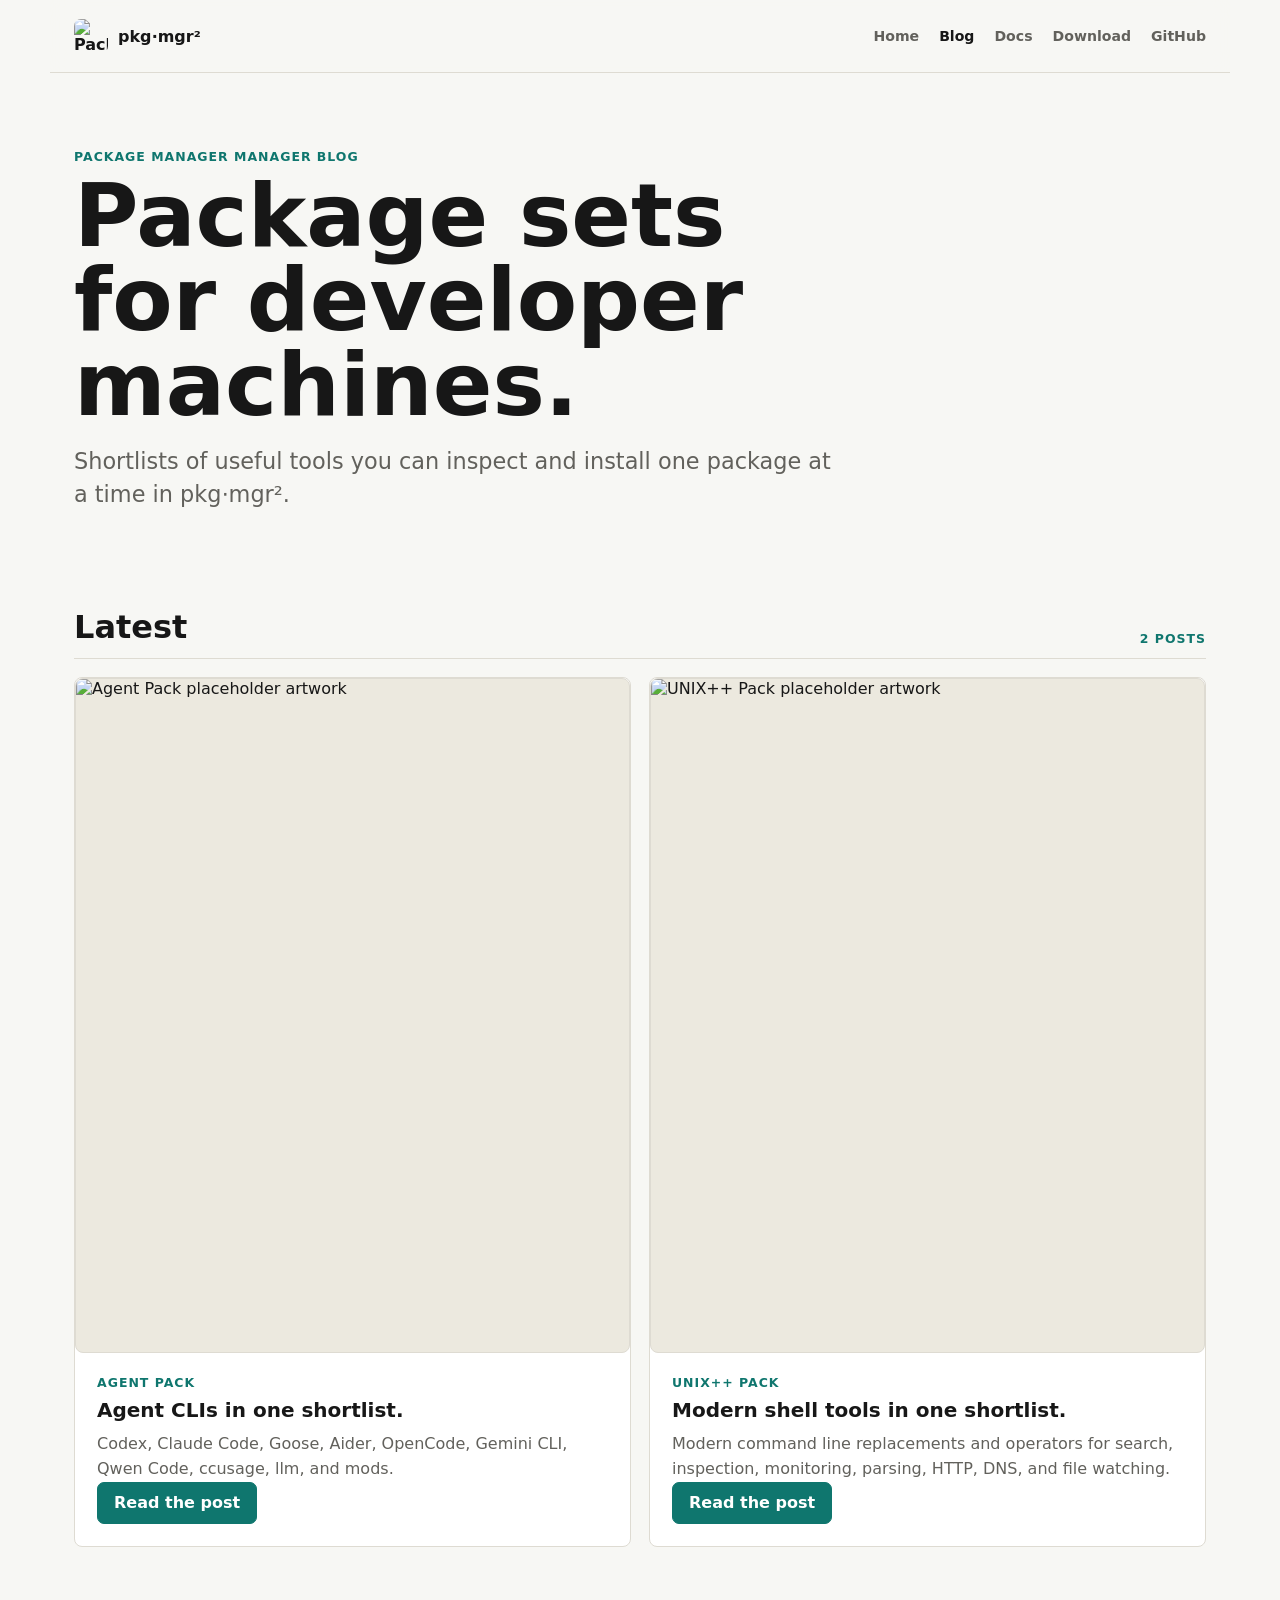
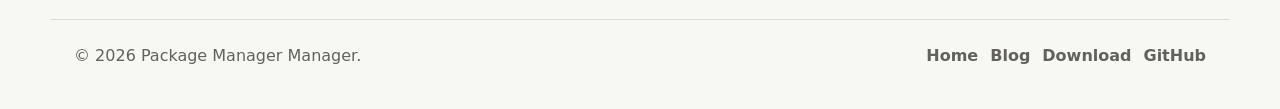
==== www/blog/index.html @ d4ae430a "Add blog and Pages deployment" ====
<!DOCTYPE html>
<html lang="en">
<head>
  <meta charset="UTF-8">
  <meta name="viewport" content="width=device-width, initial-scale=1.0">
  <title>Package Manager Manager Blog</title>
  <meta name="description" content="Package Manager Manager notes on useful package sets for developer machines.">
  <meta property="og:type" content="website">
  <meta property="og:site_name" content="Package Manager Manager">
  <meta property="og:title" content="Package Manager Manager Blog">
  <meta property="og:description" content="Useful package sets for developer machines.">
  <meta property="og:url" content="https://mxcl.github.io/pmm/blog/">
  <meta property="og:image" content="https://mxcl.github.io/pmm/boxes.png">
  <meta name="twitter:card" content="summary_large_image">
  <meta name="twitter:image" content="https://mxcl.github.io/pmm/boxes.png">
  <link rel="canonical" href="https://mxcl.github.io/pmm/blog/">
  <link rel="icon" href="../boxes.png">
  <link rel="apple-touch-icon" href="../boxes.png">
  <link rel="stylesheet" href="../styles.css">
</head>
<body>
  <div class="scroll-meter" aria-hidden="true"><span></span></div>
  <div class="site-shell" id="top">
    <header class="masthead">
      <a class="brand" href="../" aria-label="Package Manager Manager home">
        <img class="brand-mark" src="../boxes.png" alt="Package Manager Manager" width="54" height="54">
        <span class="brand-type">pkg⋅mgr²</span>
      </a>

      <button class="nav-toggle" type="button" aria-expanded="false" aria-label="Toggle navigation">
        <span></span>
        <span></span>
      </button>

      <nav class="nav" aria-label="Main navigation">
        <a href="../">Home</a>
        <a href="./" aria-current="page">Blog</a>
        <a href="https://github.com/mxcl/pmm#readme">Docs</a>
        <a href="https://github.com/mxcl/pmm/releases/latest">Download</a>
        <a href="https://github.com/mxcl/pmm">GitHub</a>
      </nav>
    </header>

    <main>
      <section class="blog-hero" aria-labelledby="blog-title">
        <div class="blog-hero-copy">
          <p class="eyebrow">Package Manager Manager Blog</p>
          <h1 id="blog-title">Package sets for developer machines.</h1>
          <p class="lede">Shortlists of useful tools you can inspect and install one package at a time in pkg⋅mgr².</p>
        </div>
      </section>

      <section class="blog-index" aria-labelledby="latest-posts">
        <div class="section-label">
          <h2 id="latest-posts">Latest</h2>
          <span>2 posts</span>
        </div>
        <div class="post-list">
          <article class="post-card">
            <a href="./agent-pack/" aria-label="Read Agent Pack.">
              <img src="../boxes.png" alt="Agent Pack placeholder artwork" width="1200" height="675" loading="lazy" decoding="async">
            </a>
            <div class="post-card-copy">
              <p class="story-kicker">Agent Pack</p>
              <h2><a href="./agent-pack/">Agent CLIs in one shortlist.</a></h2>
              <p>Codex, Claude Code, Goose, Aider, OpenCode, Gemini CLI, Qwen Code, ccusage, llm, and mods.</p>
              <a class="button primary" href="./agent-pack/">Read the post</a>
            </div>
          </article>

          <article class="post-card">
            <a href="./unix-plus-plus/" aria-label="Read UNIX++ Pack.">
              <img src="../boxes.png" alt="UNIX++ Pack placeholder artwork" width="1200" height="675" loading="lazy" decoding="async">
            </a>
            <div class="post-card-copy">
              <p class="story-kicker">UNIX++ Pack</p>
              <h2><a href="./unix-plus-plus/">Modern shell tools in one shortlist.</a></h2>
              <p>Modern command line replacements and operators for search, inspection, monitoring, parsing, HTTP, DNS, and file watching.</p>
              <a class="button primary" href="./unix-plus-plus/">Read the post</a>
            </div>
          </article>
        </div>
      </section>
    </main>

    <footer class="site-footer">
      <p>&copy; 2026 Package Manager Manager.</p>
      <div class="footer-links">
        <a href="../">Home</a>
        <a href="./">Blog</a>
        <a href="https://github.com/mxcl/pmm/releases/latest">Download</a>
        <a href="https://github.com/mxcl/pmm">GitHub</a>
      </div>
    </footer>
  </div>

  <script src="../app.js"></script>
</body>
</html>
---- www/styles.css ----
:root {
  color-scheme: light;
  --bg: #f7f7f4;
  --ink: #171717;
  --muted: #62615c;
  --line: #dedbd2;
  --panel: #ffffff;
  --accent: #0f766e;
  --accent-ink: #ffffff;
  --max: 1180px;
  font-family: Inter, ui-sans-serif, system-ui, -apple-system, BlinkMacSystemFont, "Segoe UI", sans-serif;
}

* {
  box-sizing: border-box;
}

html {
  background: var(--bg);
  color: var(--ink);
  scroll-behavior: smooth;
}

body {
  margin: 0;
  min-height: 100vh;
  background: var(--bg);
}

a {
  color: inherit;
  text-decoration: none;
}

a:focus-visible,
button:focus-visible {
  outline: 2px solid var(--accent);
  outline-offset: 3px;
}

img {
  display: block;
  max-width: 100%;
}

h1,
h2,
h3,
p,
figure {
  margin: 0;
}

.scroll-meter {
  position: fixed;
  inset: 0 0 auto;
  z-index: 10;
  height: 3px;
}

.scroll-meter span {
  display: block;
  height: 100%;
  background: var(--accent);
  transform: scaleX(0);
  transform-origin: left;
}

.site-shell {
  width: min(100%, var(--max));
  margin: 0 auto;
}

.masthead {
  position: sticky;
  top: 0;
  z-index: 5;
  display: flex;
  align-items: center;
  justify-content: space-between;
  gap: 24px;
  padding: 18px 24px;
  border-bottom: 1px solid var(--line);
  background: color-mix(in srgb, var(--bg) 92%, transparent);
  backdrop-filter: blur(14px);
}

.brand,
.nav {
  display: flex;
  align-items: center;
}

.brand {
  gap: 10px;
  font-weight: 800;
}

.brand-mark {
  width: 34px;
  height: 34px;
  border-radius: 7px;
}

.brand-type {
  white-space: nowrap;
}

.nav {
  gap: 20px;
  color: var(--muted);
  font-size: 0.88rem;
  font-weight: 650;
}

.nav a {
  min-height: 36px;
  display: inline-flex;
  align-items: center;
}

.nav a:hover,
.nav a[aria-current="page"] {
  color: var(--ink);
}

.nav-toggle {
  position: relative;
  display: none;
}

main {
  padding: 40px 24px 72px;
}

.blog-hero,
.article-hero {
  display: grid;
  grid-template-columns: minmax(0, 1fr) minmax(280px, 480px);
  gap: 40px;
  align-items: center;
  padding: 36px 0 54px;
}

.blog-hero {
  display: block;
  max-width: 780px;
}

.eyebrow,
.story-kicker,
.section-label span {
  color: var(--accent);
  font-size: 0.78rem;
  font-weight: 800;
  letter-spacing: 0.08em;
  text-transform: uppercase;
}

h1 {
  margin-top: 10px;
  font-size: clamp(2.5rem, 7vw, 5.5rem);
  line-height: 0.96;
  letter-spacing: 0;
}

.lede {
  max-width: 760px;
  margin-top: 18px;
  color: var(--muted);
  font-size: clamp(1.1rem, 2vw, 1.4rem);
  line-height: 1.45;
}

.hero-actions,
.package-actions,
.footer-links {
  display: flex;
  flex-wrap: wrap;
  gap: 12px;
}

.hero-actions {
  margin-top: 26px;
}

.button {
  display: inline-flex;
  align-items: center;
  justify-content: center;
  min-height: 42px;
  padding: 0 16px;
  border: 1px solid var(--line);
  border-radius: 7px;
  font-weight: 750;
}

.button.primary {
  border-color: var(--accent);
  background: var(--accent);
  color: var(--accent-ink);
}

.button.text {
  border-color: transparent;
}

.article-hero-image img,
.post-card img,
.package-card img {
  width: 100%;
  aspect-ratio: 16 / 9;
  object-fit: cover;
  border: 1px solid var(--line);
  border-radius: 8px;
  background: #ece9df;
}

.article-body,
.toolkit-summary,
.pack-install-band,
.package-directory,
.blog-index {
  margin-top: 44px;
}

.article-body {
  max-width: 820px;
  color: var(--muted);
  font-size: 1.08rem;
  line-height: 1.7;
}

.article-body p + p {
  margin-top: 18px;
}

.section-label {
  display: flex;
  align-items: end;
  justify-content: space-between;
  gap: 16px;
  margin-bottom: 18px;
  border-bottom: 1px solid var(--line);
  padding-bottom: 12px;
}

.section-label h2 {
  font-size: clamp(1.45rem, 3vw, 2rem);
}

.compare-grid,
.package-grid,
.post-list {
  display: grid;
  gap: 18px;
}

.compare-grid {
  grid-template-columns: repeat(3, minmax(0, 1fr));
}

.compare-grid article,
.pack-install-band,
.package-card,
.post-card {
  border: 1px solid var(--line);
  border-radius: 8px;
  background: var(--panel);
}

.compare-grid article,
.pack-install-band,
.package-card-body,
.post-card-copy {
  padding: 22px;
}

.compare-grid h3,
.package-card h3,
.post-card h2 {
  margin-top: 8px;
  font-size: 1.25rem;
  line-height: 1.2;
}

.compare-grid p,
.package-card p:not(.story-kicker),
.post-card p:not(.story-kicker),
.pack-install-band p {
  margin-top: 10px;
  color: var(--muted);
  line-height: 1.55;
}

.pack-install-band {
  display: flex;
  align-items: center;
  justify-content: space-between;
  gap: 24px;
}

.package-grid {
  grid-template-columns: repeat(3, minmax(0, 1fr));
}

.package-actions {
  margin-top: 18px;
}

.package-actions a {
  color: var(--accent);
  font-weight: 750;
}

.post-list {
  grid-template-columns: repeat(2, minmax(0, 1fr));
}

.site-footer {
  display: flex;
  align-items: center;
  justify-content: space-between;
  gap: 20px;
  padding: 26px 24px 44px;
  border-top: 1px solid var(--line);
  color: var(--muted);
}

.footer-links a {
  font-weight: 650;
}

@media (max-width: 820px) {
  .masthead {
    align-items: flex-start;
  }

  .nav-toggle {
    display: inline-flex;
    width: 40px;
    height: 40px;
    align-items: center;
    justify-content: center;
    border: 1px solid var(--line);
    border-radius: 7px;
    background: var(--panel);
  }

  .nav-toggle span,
  .nav-toggle::after {
    content: "";
    position: absolute;
    width: 18px;
    height: 2px;
    background: var(--ink);
  }

  .nav-toggle span:first-child {
    transform: translateY(-4px);
  }

  .nav-toggle span:nth-child(2) {
    transform: translateY(4px);
  }

  .nav {
    display: none;
    position: absolute;
    top: 68px;
    right: 24px;
    left: 24px;
    flex-direction: column;
    align-items: stretch;
    gap: 0;
    border: 1px solid var(--line);
    border-radius: 8px;
    background: var(--panel);
    padding: 8px;
  }

  .nav.is-open {
    display: flex;
  }

  .nav a {
    padding: 0 10px;
  }

  .article-hero,
  .compare-grid,
  .package-grid,
  .post-list {
    grid-template-columns: 1fr;
  }

  .pack-install-band,
  .site-footer,
  .section-label {
    align-items: flex-start;
    flex-direction: column;
  }
}
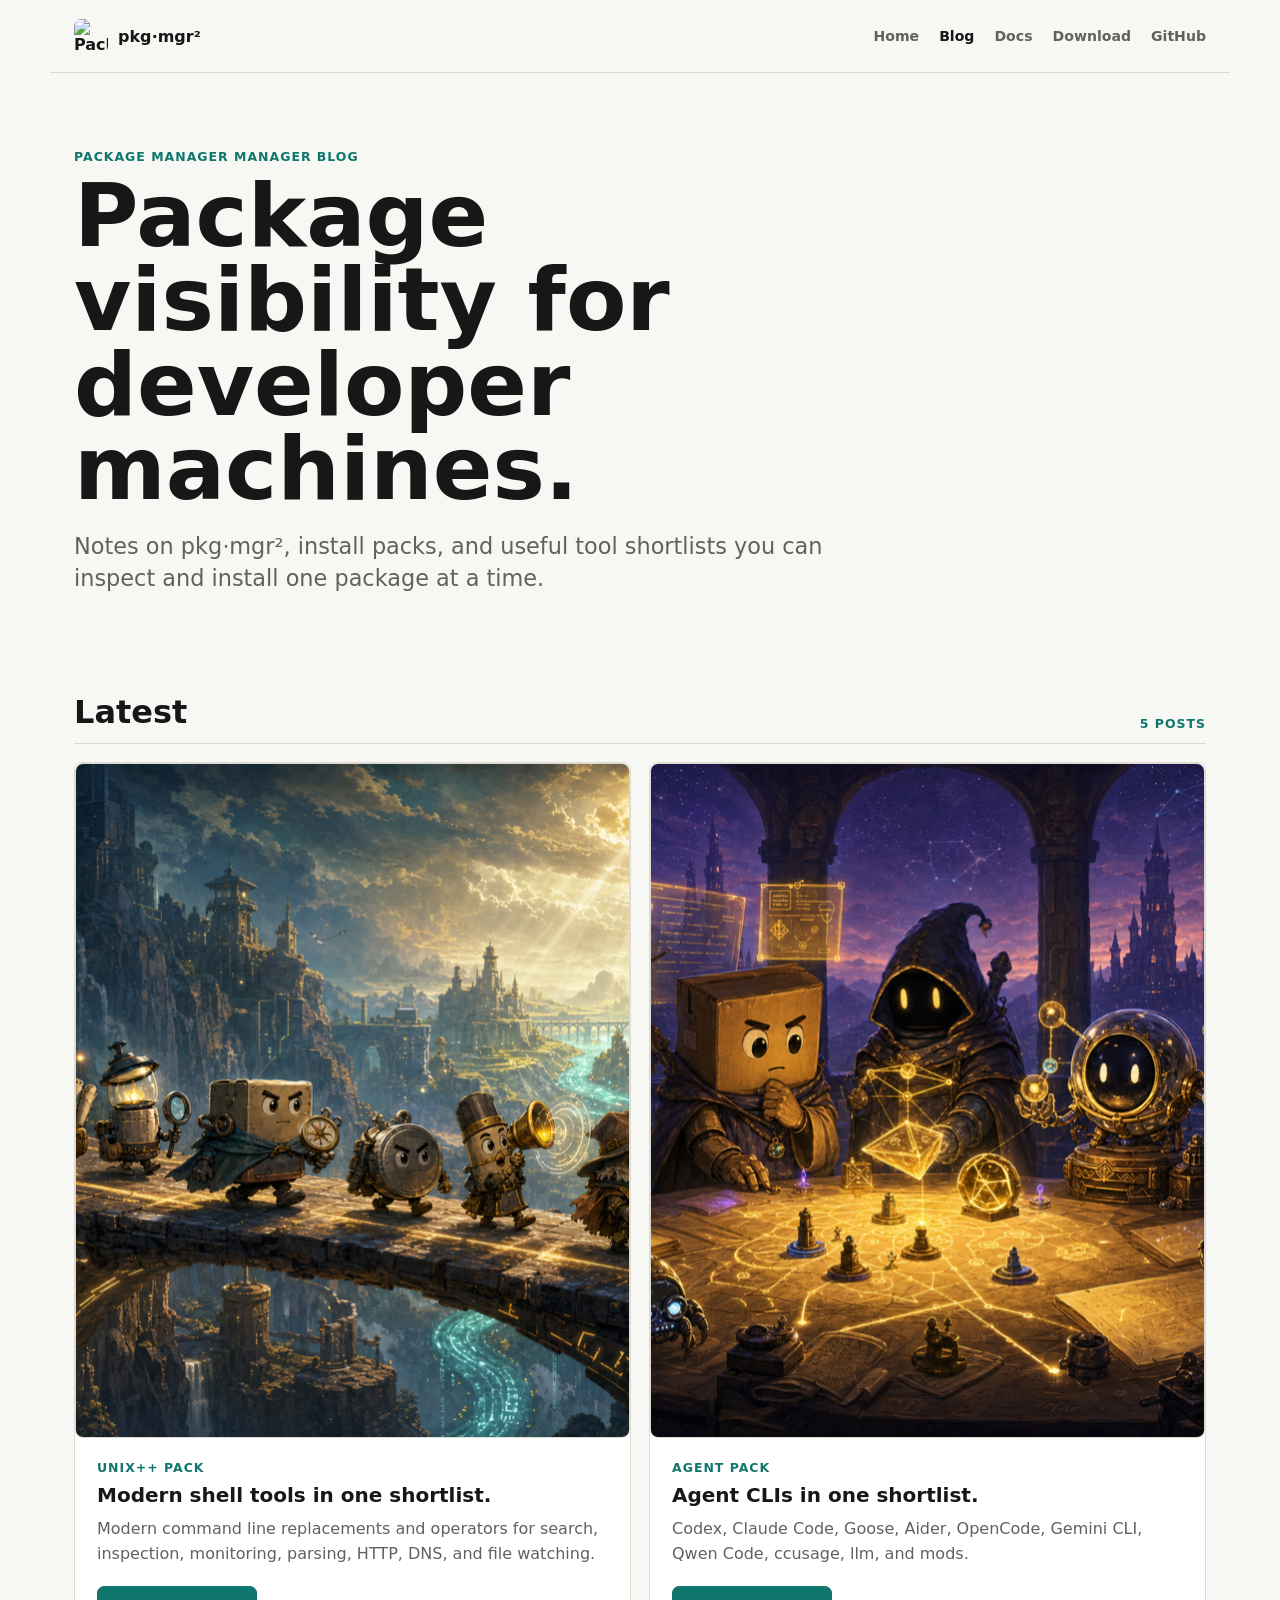
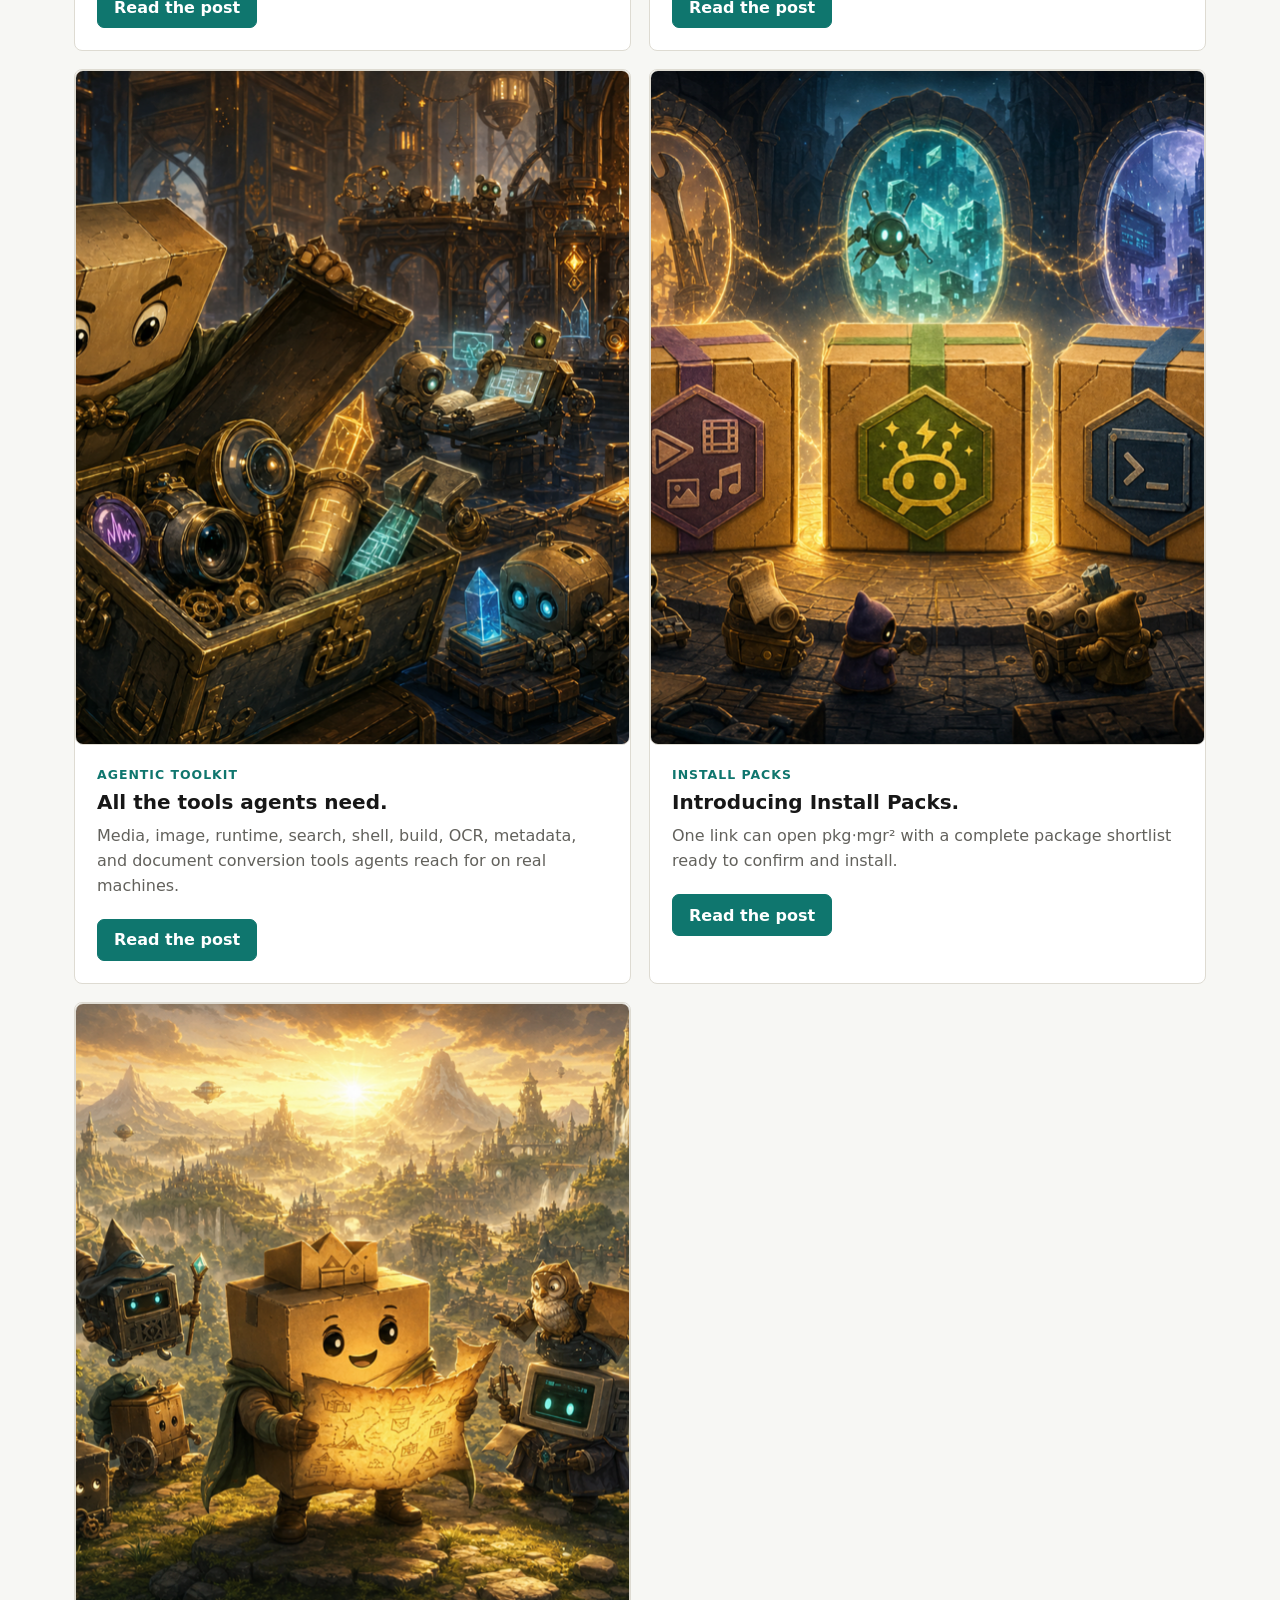
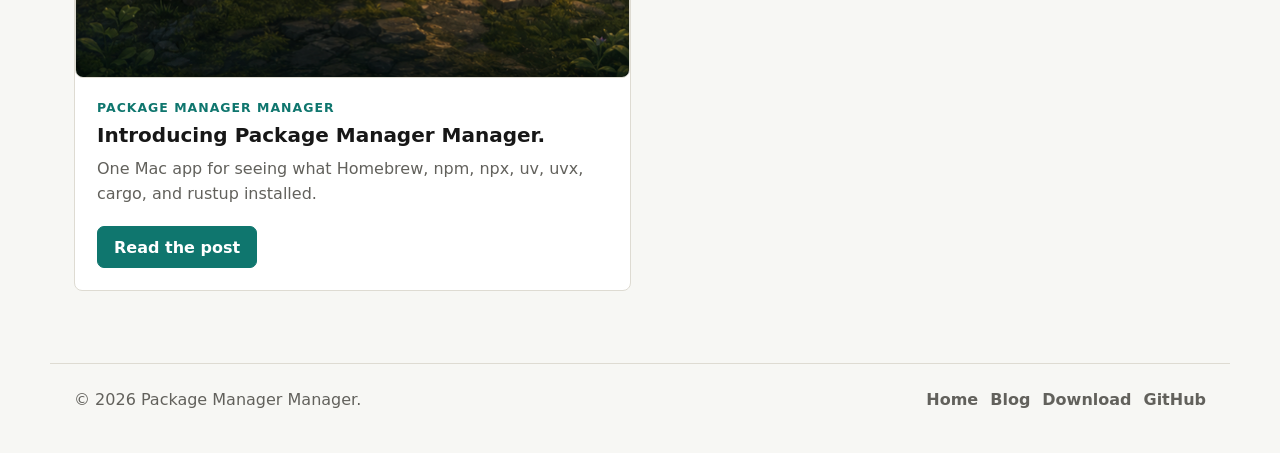
==== commit d2774878: "Add generated blog cover art" ====
--- a/www/blog/index.html
+++ b/www/blog/index.html
@@ -4,16 +4,16 @@
   <meta charset="UTF-8">
   <meta name="viewport" content="width=device-width, initial-scale=1.0">
   <title>Package Manager Manager Blog</title>
-  <meta name="description" content="Package Manager Manager notes on useful package sets for developer machines.">
+  <meta name="description" content="Package Manager Manager notes on package inventory, install packs, and useful package sets for developer machines.">
   <meta property="og:type" content="website">
   <meta property="og:site_name" content="Package Manager Manager">
   <meta property="og:title" content="Package Manager Manager Blog">
-  <meta property="og:description" content="Useful package sets for developer machines.">
-  <meta property="og:url" content="https://mxcl.github.io/pmm/blog/">
-  <meta property="og:image" content="https://mxcl.github.io/pmm/boxes.png">
+  <meta property="og:description" content="Package inventory, install packs, and useful package sets for developer machines.">
+  <meta property="og:url" content="https://mxcl.dev/package-manager-manager/blog/">
+  <meta property="og:image" content="https://mxcl.dev/package-manager-manager/boxes.png">
   <meta name="twitter:card" content="summary_large_image">
-  <meta name="twitter:image" content="https://mxcl.github.io/pmm/boxes.png">
-  <link rel="canonical" href="https://mxcl.github.io/pmm/blog/">
+  <meta name="twitter:image" content="https://mxcl.dev/package-manager-manager/boxes.png">
+  <link rel="canonical" href="https://mxcl.dev/package-manager-manager/blog/">
   <link rel="icon" href="../boxes.png">
   <link rel="apple-touch-icon" href="../boxes.png">
   <link rel="stylesheet" href="../styles.css">
@@ -45,20 +45,32 @@
       <section class="blog-hero" aria-labelledby="blog-title">
         <div class="blog-hero-copy">
           <p class="eyebrow">Package Manager Manager Blog</p>
-          <h1 id="blog-title">Package sets for developer machines.</h1>
-          <p class="lede">Shortlists of useful tools you can inspect and install one package at a time in pkg⋅mgr².</p>
+          <h1 id="blog-title">Package visibility for developer machines.</h1>
+          <p class="lede">Notes on pkg⋅mgr², install packs, and useful tool shortlists you can inspect and install one package at a time.</p>
         </div>
       </section>
 
       <section class="blog-index" aria-labelledby="latest-posts">
         <div class="section-label">
           <h2 id="latest-posts">Latest</h2>
-          <span>2 posts</span>
+          <span>5 posts</span>
         </div>
         <div class="post-list">
           <article class="post-card">
+            <a href="./unix-plus-plus/" aria-label="Read UNIX++ Pack.">
+              <img src="./unix-plus-plus/hero.png" alt="UNIX++ Pack fantasy package artwork" width="1200" height="675" loading="lazy" decoding="async">
+            </a>
+            <div class="post-card-copy">
+              <p class="story-kicker">UNIX++ Pack</p>
+              <h2><a href="./unix-plus-plus/">Modern shell tools in one shortlist.</a></h2>
+              <p>Modern command line replacements and operators for search, inspection, monitoring, parsing, HTTP, DNS, and file watching.</p>
+              <a class="button primary" href="./unix-plus-plus/">Read the post</a>
+            </div>
+          </article>
+
+          <article class="post-card">
             <a href="./agent-pack/" aria-label="Read Agent Pack.">
-              <img src="../boxes.png" alt="Agent Pack placeholder artwork" width="1200" height="675" loading="lazy" decoding="async">
+              <img src="./agent-pack/hero.png" alt="Agent Pack fantasy package artwork" width="1200" height="675" loading="lazy" decoding="async">
             </a>
             <div class="post-card-copy">
               <p class="story-kicker">Agent Pack</p>
@@ -69,14 +81,38 @@
           </article>
 
           <article class="post-card">
-            <a href="./unix-plus-plus/" aria-label="Read UNIX++ Pack.">
-              <img src="../boxes.png" alt="UNIX++ Pack placeholder artwork" width="1200" height="675" loading="lazy" decoding="async">
+            <a href="./agentic-toolkit/" aria-label="Read The Agentic Toolkit.">
+              <img src="./agentic-toolkit/hero.png" alt="Agentic Toolkit fantasy package artwork" width="1200" height="675" loading="lazy" decoding="async">
             </a>
             <div class="post-card-copy">
-              <p class="story-kicker">UNIX++ Pack</p>
-              <h2><a href="./unix-plus-plus/">Modern shell tools in one shortlist.</a></h2>
-              <p>Modern command line replacements and operators for search, inspection, monitoring, parsing, HTTP, DNS, and file watching.</p>
-              <a class="button primary" href="./unix-plus-plus/">Read the post</a>
+              <p class="story-kicker">Agentic Toolkit</p>
+              <h2><a href="./agentic-toolkit/">All the tools agents need.</a></h2>
+              <p>Media, image, runtime, search, shell, build, OCR, metadata, and document conversion tools agents reach for on real machines.</p>
+              <a class="button primary" href="./agentic-toolkit/">Read the post</a>
+            </div>
+          </article>
+
+          <article class="post-card">
+            <a href="./introducing-install-packs/" aria-label="Read Introducing Install Packs.">
+              <img src="./introducing-install-packs/hero.png" alt="Install Packs fantasy package artwork" width="1200" height="675" loading="lazy" decoding="async">
+            </a>
+            <div class="post-card-copy">
+              <p class="story-kicker">Install Packs</p>
+              <h2><a href="./introducing-install-packs/">Introducing Install Packs.</a></h2>
+              <p>One link can open pkg⋅mgr² with a complete package shortlist ready to confirm and install.</p>
+              <a class="button primary" href="./introducing-install-packs/">Read the post</a>
+            </div>
+          </article>
+
+          <article class="post-card">
+            <a href="./introducing-package-manager-manager/" aria-label="Read Introducing Package Manager Manager.">
+              <img src="./introducing-package-manager-manager/hero.png" alt="Package Manager Manager fantasy package artwork" width="1200" height="675" loading="lazy" decoding="async">
+            </a>
+            <div class="post-card-copy">
+              <p class="story-kicker">Package Manager Manager</p>
+              <h2><a href="./introducing-package-manager-manager/">Introducing Package Manager Manager.</a></h2>
+              <p>One Mac app for seeing what Homebrew, npm, npx, uv, uvx, cargo, and rustup installed.</p>
+              <a class="button primary" href="./introducing-package-manager-manager/">Read the post</a>
             </div>
           </article>
         </div>
--- a/www/styles.css
+++ b/www/styles.css
@@ -193,6 +193,7 @@
   border: 1px solid var(--line);
   border-radius: 7px;
   font-weight: 750;
+  white-space: nowrap;
 }
 
 .button.primary {
@@ -291,6 +292,10 @@
   margin-top: 10px;
   color: var(--muted);
   line-height: 1.55;
+}
+
+.post-card-copy > .button {
+  margin-top: 20px;
 }
 
 .pack-install-band {
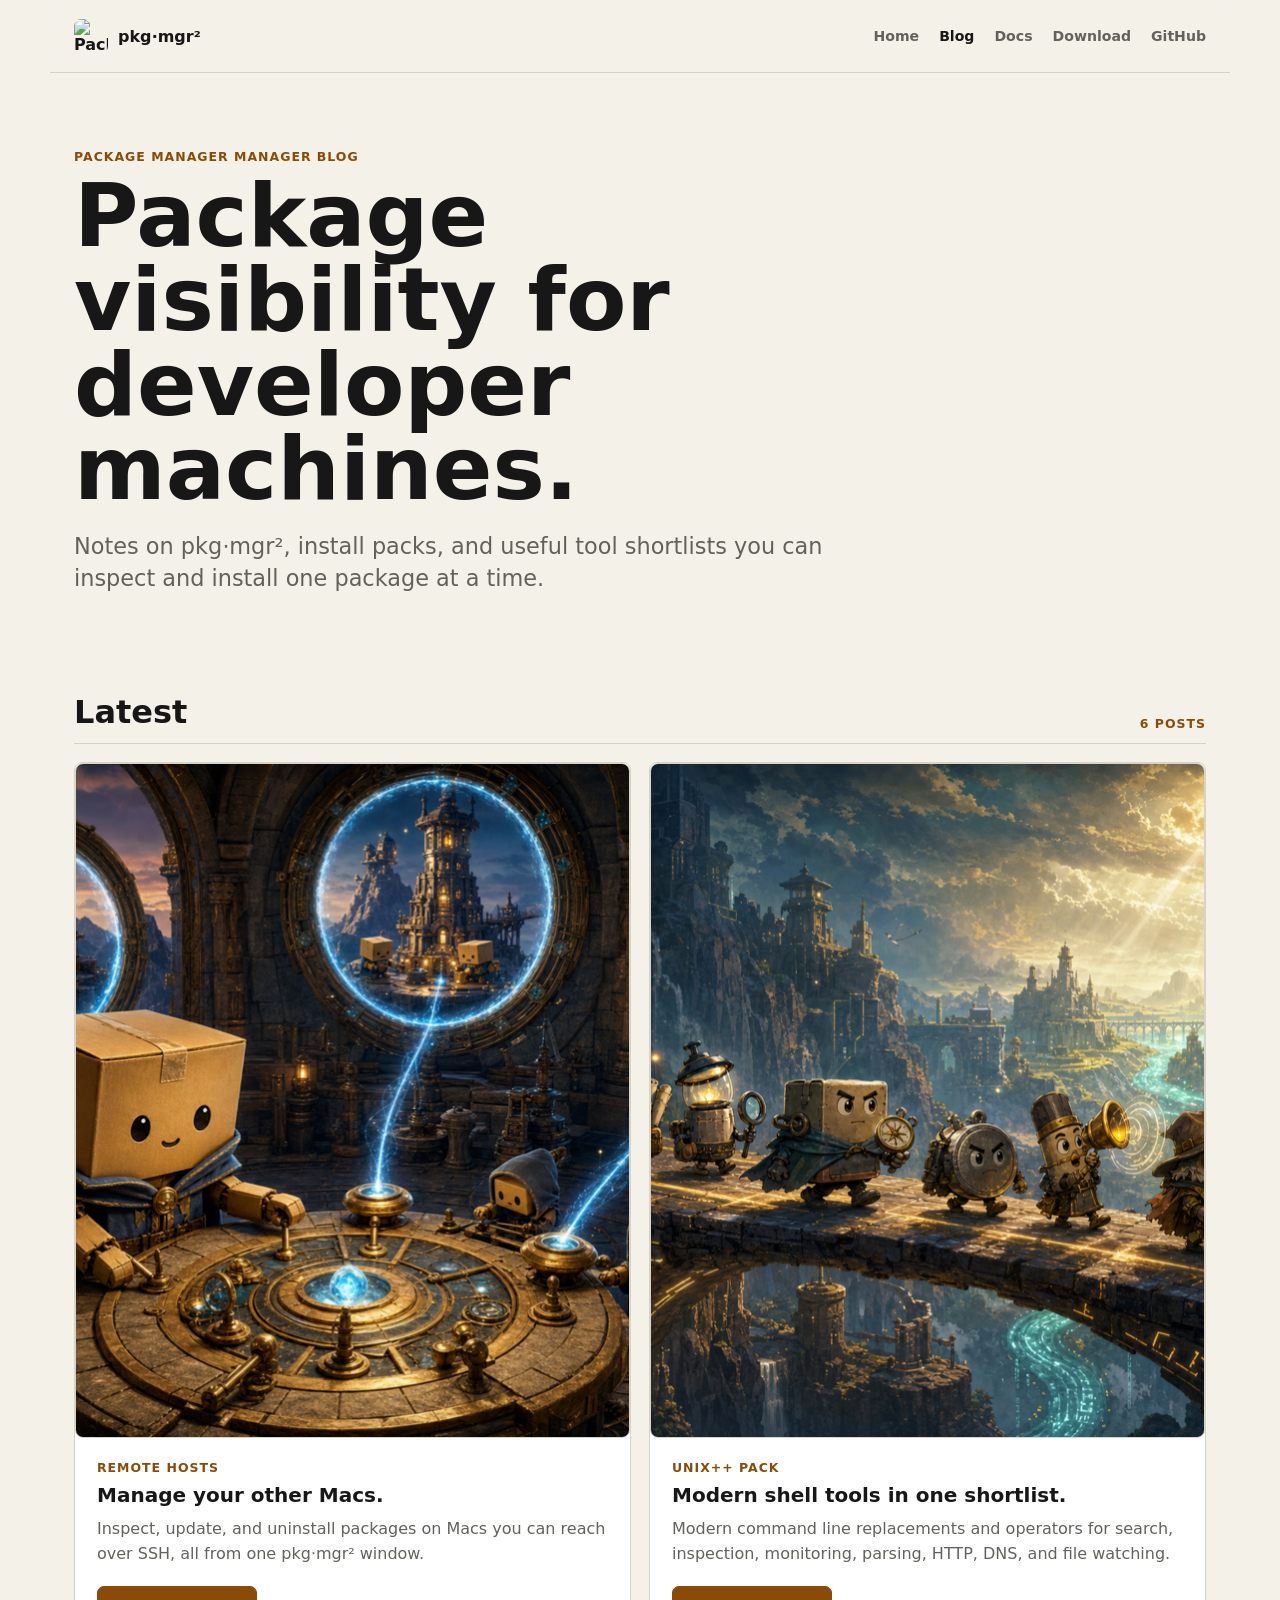
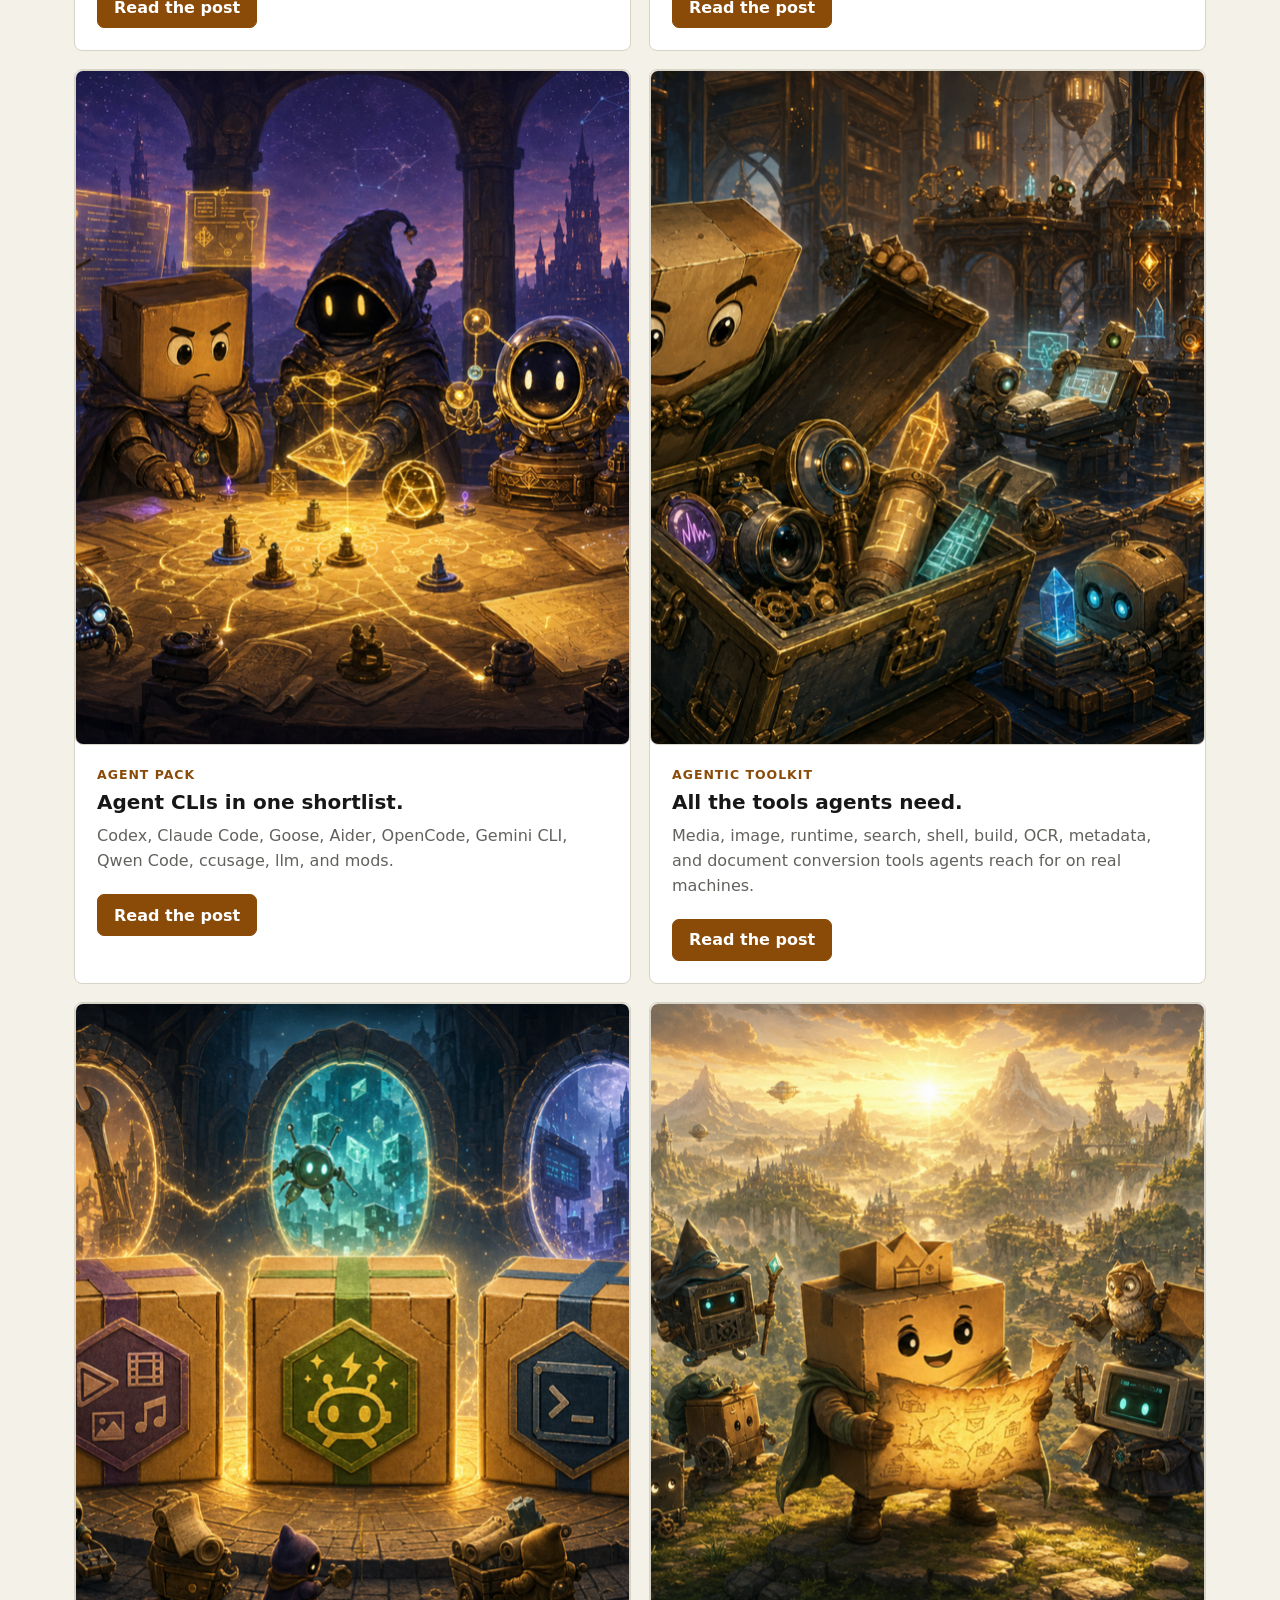
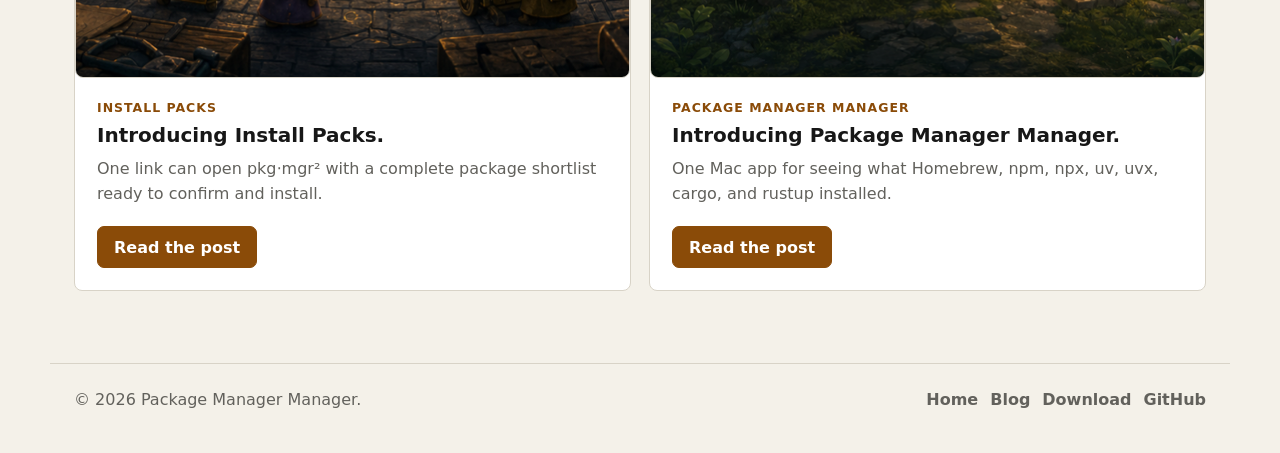
==== commit b7e80c11: "Publish remote hosts blog post" ====
--- a/www/blog/index.html
+++ b/www/blog/index.html
@@ -53,9 +53,21 @@
       <section class="blog-index" aria-labelledby="latest-posts">
         <div class="section-label">
           <h2 id="latest-posts">Latest</h2>
-          <span>5 posts</span>
+          <span>6 posts</span>
         </div>
         <div class="post-list">
+          <article class="post-card">
+            <a href="./remote-hosts/" aria-label="Read Manage Your Other Macs.">
+              <img src="./remote-hosts/hero.png" alt="A cardboard package operator connected to three remote fantasy workshops" width="1200" height="675" loading="lazy" decoding="async">
+            </a>
+            <div class="post-card-copy">
+              <p class="story-kicker">Remote Hosts</p>
+              <h2><a href="./remote-hosts/">Manage your other Macs.</a></h2>
+              <p>Inspect, update, and uninstall packages on Macs you can reach over SSH, all from one pkg⋅mgr² window.</p>
+              <a class="button primary" href="./remote-hosts/">Read the post</a>
+            </div>
+          </article>
+
           <article class="post-card">
             <a href="./unix-plus-plus/" aria-label="Read UNIX++ Pack.">
               <img src="./unix-plus-plus/hero.png" alt="UNIX++ Pack fantasy package artwork" width="1200" height="675" loading="lazy" decoding="async">
--- a/www/styles.css
+++ b/www/styles.css
@@ -1,11 +1,11 @@
 :root {
   color-scheme: light;
-  --bg: #f7f7f4;
+  --bg: #f4f1e9;
   --ink: #171717;
   --muted: #62615c;
-  --line: #dedbd2;
+  --line: #d8d3c7;
   --panel: #ffffff;
-  --accent: #0f766e;
+  --accent: #8a4b08;
   --accent-ink: #ffffff;
   --max: 1180px;
   font-family: Inter, ui-sans-serif, system-ui, -apple-system, BlinkMacSystemFont, "Segoe UI", sans-serif;
@@ -202,6 +202,15 @@
   color: var(--accent-ink);
 }
 
+.button:hover {
+  border-color: var(--ink);
+}
+
+.button.primary:hover {
+  border-color: var(--ink);
+  background: var(--ink);
+}
+
 .button.text {
   border-color: transparent;
 }
@@ -334,6 +343,276 @@
 
 .footer-links a {
   font-weight: 650;
+}
+
+/* Product landing page */
+
+.landing-page {
+  background:
+    radial-gradient(circle at 82% 10%, rgb(216 151 70 / 0.16), transparent 24rem),
+    var(--bg);
+}
+
+.landing-page .masthead {
+  border-right: 1px solid var(--line);
+  border-left: 1px solid var(--line);
+}
+
+.landing-page .nav-download {
+  min-height: 36px;
+  padding: 0 13px;
+  border: 1px solid var(--ink);
+  border-radius: 999px;
+  color: var(--ink);
+}
+
+.landing-main {
+  overflow: hidden;
+  padding-top: 76px;
+}
+
+.product-hero {
+  text-align: center;
+}
+
+.hero-copy {
+  max-width: 940px;
+  margin: 0 auto;
+}
+
+.product-hero h1 {
+  margin-top: 18px;
+  font-size: clamp(4rem, 10.5vw, 8.2rem);
+  line-height: 0.82;
+  letter-spacing: -0.075em;
+}
+
+.product-hero h1 span {
+  color: var(--accent);
+}
+
+.product-hero .lede {
+  max-width: 720px;
+  margin: 34px auto 0;
+}
+
+.product-hero .hero-actions {
+  justify-content: center;
+  margin-top: 30px;
+}
+
+.install-command {
+  display: inline-flex;
+  max-width: 100%;
+  margin-top: 18px;
+  padding: 11px 15px;
+  overflow-x: auto;
+  border: 1px solid var(--line);
+  border-radius: 7px;
+  background: var(--panel);
+  color: var(--muted);
+  font-size: 0.88rem;
+  white-space: nowrap;
+}
+
+.install-command code {
+  margin-left: 0.6em;
+}
+
+.button-large {
+  min-height: 50px;
+  padding: 0 20px;
+  border-radius: 999px;
+}
+
+.button-large span {
+  margin-left: 7px;
+}
+
+.manager-line {
+  display: flex;
+  flex-wrap: wrap;
+  justify-content: center;
+  gap: 10px 24px;
+  margin-top: 44px;
+  color: var(--muted);
+  font-size: 0.78rem;
+  font-weight: 800;
+  letter-spacing: 0.07em;
+  text-transform: uppercase;
+}
+
+.manager-line span {
+  position: relative;
+}
+
+.manager-line span + span::before {
+  content: "·";
+  position: absolute;
+  left: -15px;
+  color: var(--accent);
+}
+
+.product-shot {
+  margin: 0;
+}
+
+.product-shot img {
+  width: 100%;
+  height: auto;
+  aspect-ratio: 2980 / 1872;
+}
+
+.hero-shot {
+  margin-top: 28px;
+}
+
+.inventory-intro {
+  padding: 132px 0 110px;
+}
+
+.inventory-intro > h2,
+.story-copy h2,
+.final-cta h2 {
+  max-width: 940px;
+  margin-top: 14px;
+  font-size: clamp(2.4rem, 6vw, 4.6rem);
+  line-height: 0.98;
+  letter-spacing: -0.05em;
+}
+
+.inventory-points {
+  display: grid;
+  grid-template-columns: repeat(3, minmax(0, 1fr));
+  gap: 1px;
+  margin-top: 60px;
+  border: 1px solid var(--line);
+  background: var(--line);
+}
+
+.inventory-points article {
+  min-height: 280px;
+  padding: 30px;
+  background: var(--bg);
+}
+
+.inventory-points strong {
+  display: block;
+  color: var(--accent);
+  font-size: 4.5rem;
+  line-height: 1;
+}
+
+.inventory-points h3 {
+  margin-top: 42px;
+  font-size: 1.25rem;
+}
+
+.inventory-points p,
+.story-copy > p,
+.feature-strip p {
+  margin-top: 10px;
+  color: var(--muted);
+  line-height: 1.6;
+}
+
+.package-story {
+  display: grid;
+  grid-template-columns: minmax(300px, 0.72fr) minmax(0, 1.28fr);
+  gap: 54px;
+  align-items: center;
+  padding: 110px 0;
+  border-top: 1px solid var(--line);
+}
+
+.release-story {
+  grid-template-columns: minmax(0, 1.28fr) minmax(300px, 0.72fr);
+}
+
+.remote-shot {
+  width: min(100%, 620px);
+  justify-self: center;
+}
+
+.remote-shot img {
+  aspect-ratio: 4 / 5;
+  border-radius: 22px;
+}
+
+.story-copy h2 {
+  font-size: clamp(2.4rem, 5vw, 4rem);
+}
+
+.story-copy > p {
+  margin-top: 24px;
+  font-size: 1.05rem;
+}
+
+.check-list {
+  display: grid;
+  gap: 12px;
+  margin: 28px 0 0;
+  padding: 0;
+  list-style: none;
+  font-weight: 700;
+}
+
+.check-list li {
+  display: flex;
+  gap: 10px;
+}
+
+.check-list li::before {
+  content: "↳";
+  color: var(--accent);
+}
+
+.feature-strip {
+  display: grid;
+  grid-template-columns: repeat(3, minmax(0, 1fr));
+  gap: 40px;
+  padding: 105px 0;
+  border-top: 1px solid var(--line);
+}
+
+.feature-number {
+  display: inline-block;
+  color: var(--accent);
+  font-family: ui-monospace, SFMono-Regular, Menlo, monospace;
+  font-size: 0.8rem;
+}
+
+.feature-strip h3 {
+  margin-top: 40px;
+  font-size: 1.4rem;
+}
+
+.final-cta {
+  display: flex;
+  align-items: end;
+  justify-content: space-between;
+  gap: 30px;
+  margin-bottom: 72px;
+  padding: 64px;
+  border-radius: 24px;
+  background: var(--ink);
+  color: #f7f3e9;
+}
+
+.final-cta .eyebrow {
+  color: #e9a95d;
+}
+
+.final-cta .button.primary {
+  flex: 0 0 auto;
+  border-color: #e9a95d;
+  background: #e9a95d;
+  color: #221b13;
+}
+
+.final-cta .button.primary:hover {
+  border-color: #fff;
+  background: #fff;
 }
 
 @media (max-width: 820px) {
@@ -405,4 +684,97 @@
     align-items: flex-start;
     flex-direction: column;
   }
-}
+
+  .landing-main {
+    padding-top: 48px;
+  }
+
+  .landing-page .nav-download {
+    border: 0;
+    border-radius: 0;
+    padding: 0 10px;
+  }
+
+  .manager-line span + span::before {
+    display: none;
+  }
+
+  .hero-shot {
+    width: calc(100% + 24px);
+    margin-left: -12px;
+    border-radius: 14px;
+  }
+
+  .inventory-intro {
+    padding: 92px 0 74px;
+  }
+
+  .inventory-points,
+  .package-story,
+  .feature-strip {
+    grid-template-columns: 1fr;
+  }
+
+  .inventory-points article {
+    min-height: 0;
+  }
+
+  .inventory-points h3 {
+    margin-top: 24px;
+  }
+
+  .package-story {
+    gap: 44px;
+    padding: 76px 0;
+  }
+
+  .feature-strip {
+    gap: 54px;
+    padding: 76px 0;
+  }
+
+  .feature-strip h3 {
+    margin-top: 20px;
+  }
+
+  .final-cta {
+    align-items: flex-start;
+    flex-direction: column;
+    padding: 38px 28px;
+  }
+}
+
+@media (max-width: 520px) {
+  .landing-main {
+    padding-inline: 18px;
+  }
+
+  .product-hero h1 {
+    font-size: clamp(3.5rem, 20vw, 5rem);
+  }
+
+  .product-hero .lede {
+    margin-top: 26px;
+  }
+
+  .product-hero .hero-actions {
+    align-items: stretch;
+    flex-direction: column;
+  }
+
+  .manager-line {
+    align-items: center;
+    flex-direction: column;
+  }
+
+  .final-cta {
+    margin-right: -6px;
+    margin-left: -6px;
+  }
+}
+
+@media (prefers-reduced-motion: reduce) {
+  html {
+    scroll-behavior: auto;
+  }
+}
